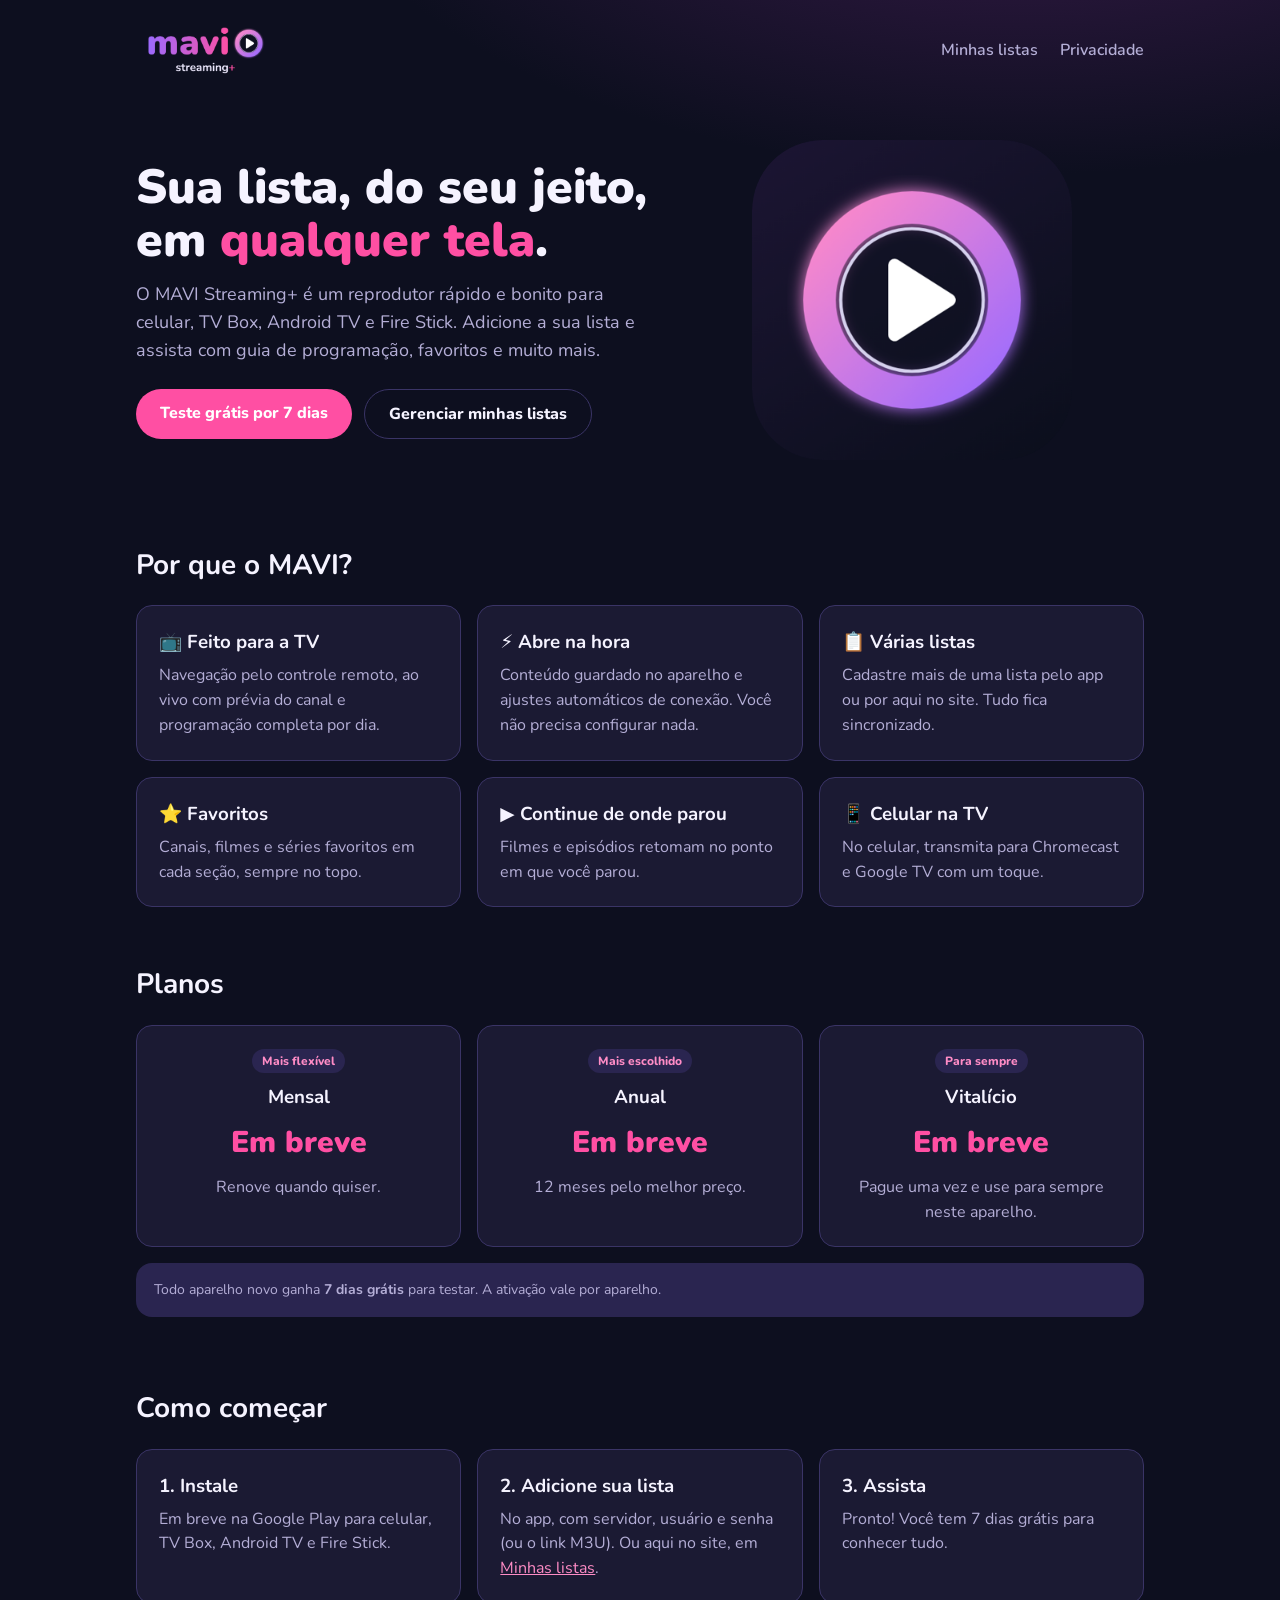
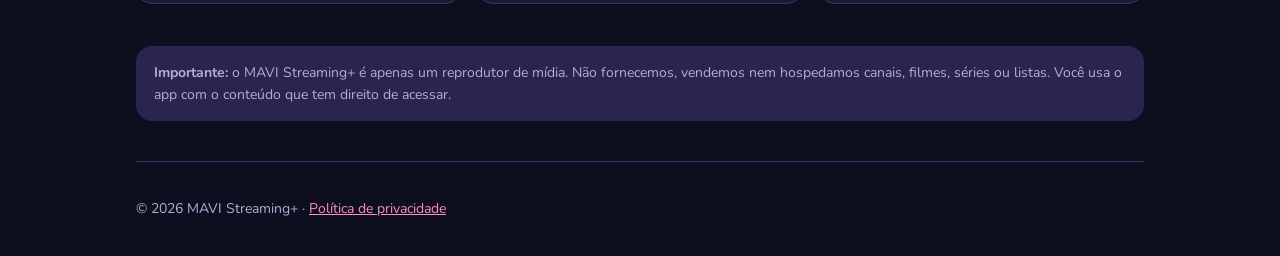
==== index.html @ 711ae3c9 "Site MAVI Streaming+: página inicial, Minhas listas, painel admin, privacidade e script do banco Co-" ====
<!doctype html>
<html lang="pt-BR">
<head>
<meta charset="utf-8">
<meta name="viewport" content="width=device-width, initial-scale=1">
<title>MAVI Streaming+</title>
<meta name="description" content="MAVI Streaming+ — reprodutor de listas para celular, TV Box, Android TV e Fire Stick. Teste grátis por 7 dias.">
<link rel="icon" href="img/favicon.png">
<link rel="stylesheet" href="style.css">
</head>
<body>
<div class="wrap">
  <header class="top">
    <a href="./"><img src="img/logo.png" alt="MAVI Streaming+"></a>
    <nav>
      <a href="listas.html">Minhas listas</a>
      <a href="privacidade.html">Privacidade</a>
    </nav>
  </header>

  <div class="hero">
    <div>
      <h1>Sua lista, do seu jeito, em <span>qualquer tela</span>.</h1>
      <p>O MAVI Streaming+ é um reprodutor rápido e bonito para celular, TV Box, Android TV e Fire Stick. Adicione a sua lista e assista com guia de programação, favoritos e muito mais.</p>
      <div class="btns">
        <a class="btn" href="#baixar">Teste grátis por 7 dias</a>
        <a class="btn ghost" href="listas.html">Gerenciar minhas listas</a>
      </div>
    </div>
    <img src="img/icone-grande.png" alt="" style="border-radius:22%;max-width:320px">
  </div>

  <section>
    <h2>Por que o MAVI?</h2>
    <div class="grid3">
      <div class="card"><h3>📺 Feito para a TV</h3><p>Navegação pelo controle remoto, ao vivo com prévia do canal e programação completa por dia.</p></div>
      <div class="card"><h3>⚡ Abre na hora</h3><p>Conteúdo guardado no aparelho e ajustes automáticos de conexão. Você não precisa configurar nada.</p></div>
      <div class="card"><h3>📋 Várias listas</h3><p>Cadastre mais de uma lista pelo app ou por aqui no site. Tudo fica sincronizado.</p></div>
      <div class="card"><h3>⭐ Favoritos</h3><p>Canais, filmes e séries favoritos em cada seção, sempre no topo.</p></div>
      <div class="card"><h3>▶️ Continue de onde parou</h3><p>Filmes e episódios retomam no ponto em que você parou.</p></div>
      <div class="card"><h3>📱 Celular na TV</h3><p>No celular, transmita para Chromecast e Google TV com um toque.</p></div>
    </div>
  </section>

  <section class="plans" id="planos">
    <h2>Planos</h2>
    <div class="grid3">
      <div class="card"><span class="tag">Mais flexível</span><h3 style="margin-top:10px">Mensal</h3><div class="price">Em breve</div><p>Renove quando quiser.</p></div>
      <div class="card"><span class="tag">Mais escolhido</span><h3 style="margin-top:10px">Anual</h3><div class="price">Em breve</div><p>12 meses pelo melhor preço.</p></div>
      <div class="card"><span class="tag">Para sempre</span><h3 style="margin-top:10px">Vitalício</h3><div class="price">Em breve</div><p>Pague uma vez e use para sempre neste aparelho.</p></div>
    </div>
    <p class="notice" style="margin-top:16px">Todo aparelho novo ganha <b>7 dias grátis</b> para testar. A ativação vale por aparelho.</p>
  </section>

  <section id="baixar">
    <h2>Como começar</h2>
    <div class="grid3">
      <div class="card"><h3>1. Instale</h3><p>Em breve na Google Play para celular, TV Box, Android TV e Fire Stick.</p></div>
      <div class="card"><h3>2. Adicione sua lista</h3><p>No app, com servidor, usuário e senha (ou o link M3U). Ou aqui no site, em <a href="listas.html">Minhas listas</a>.</p></div>
      <div class="card"><h3>3. Assista</h3><p>Pronto! Você tem 7 dias grátis para conhecer tudo.</p></div>
    </div>
  </section>

  <p class="notice"><b>Importante:</b> o MAVI Streaming+ é apenas um reprodutor de mídia. Não fornecemos, vendemos nem hospedamos canais, filmes, séries ou listas. Você usa o app com o conteúdo que tem direito de acessar.</p>

  <footer>
    © <span id="y"></span> MAVI Streaming+ · <a href="privacidade.html">Política de privacidade</a>
  </footer>
</div>
<script>document.getElementById('y').textContent = new Date().getFullYear();</script>
</body>
</html>
---- style.css ----
@import url('https://fonts.googleapis.com/css2?family=Nunito:wght@400;600;800;900&display=swap');

:root {
  --bg: #0D0F1F;
  --surface: #1B1A33;
  --surface2: #2A2550;
  --line: #3a3466;
  --accent: #FF4FA3;
  --accent2: #FF8CC6;
  --text: #F5F3FF;
  --dim: #B4AED6;
  --ok: #3ED598;
  --bad: #FF6B6B;
  --radius: 16px;
}
* { box-sizing: border-box; }
html, body { margin: 0; }
body {
  background: radial-gradient(1200px 600px at 80% -10%, #3b1b4d 0%, transparent 60%), var(--bg);
  color: var(--text);
  font-family: 'Nunito', system-ui, sans-serif;
  line-height: 1.55;
  min-height: 100vh;
}
a { color: var(--accent2); }
.wrap { max-width: 1040px; margin: 0 auto; padding: 0 16px; }

header.top {
  display: flex; align-items: center; justify-content: space-between; gap: 12px;
  padding: 18px 0;
}
header.top img { height: 64px; display: block; }
nav a { color: var(--dim); text-decoration: none; margin-left: 18px; font-weight: 600; }
nav a:hover, nav a.on { color: var(--text); }

.hero { display: grid; grid-template-columns: 1.1fr 1fr; gap: 32px; align-items: center; padding: 40px 0 56px; }
.hero h1 { font-size: clamp(30px, 5vw, 48px); line-height: 1.1; margin: 0 0 14px; font-weight: 900; }
.hero h1 span { color: var(--accent); }
.hero p { color: var(--dim); font-size: 18px; margin: 0 0 24px; }
.hero img { width: 100%; max-width: 460px; justify-self: center; }

.btn {
  display: inline-block; border: 0; cursor: pointer; text-decoration: none;
  background: var(--accent); color: #fff; font: 800 16px 'Nunito', sans-serif;
  padding: 13px 24px; border-radius: 999px;
}
.btn:hover { filter: brightness(1.08); }
.btn.ghost { background: transparent; color: var(--text); border: 1.5px solid var(--line); }
.btn.small { padding: 8px 14px; font-size: 14px; }
.btn:disabled { opacity: .5; cursor: default; }
.btns { display: flex; flex-wrap: wrap; gap: 12px; }

.grid3 { display: grid; grid-template-columns: repeat(3, 1fr); gap: 16px; }
.card { background: var(--surface); border: 1px solid var(--line); border-radius: var(--radius); padding: 22px; }
.card h3 { margin: 0 0 6px; }
.card p { margin: 0; color: var(--dim); }
section { padding: 28px 0; }
section > h2 { font-size: 28px; margin: 0 0 18px; }

.plans .card { text-align: center; }
.price { font-size: 30px; font-weight: 900; color: var(--accent); margin: 8px 0; }
.tag { display: inline-block; font-size: 12px; font-weight: 800; padding: 3px 10px; border-radius: 999px; background: var(--surface2); color: var(--accent2); }

.notice { background: var(--surface2); border-radius: var(--radius); padding: 16px 18px; color: var(--dim); font-size: 14px; }

footer { color: var(--dim); font-size: 14px; padding: 36px 0; border-top: 1px solid var(--line); margin-top: 40px; }

/* Formulários */
.panel { background: var(--surface); border: 1px solid var(--line); border-radius: var(--radius); padding: 24px; margin: 18px 0; }
label { display: block; font-weight: 700; margin: 12px 0 6px; font-size: 14px; color: var(--dim); }
input, select, textarea {
  width: 100%; padding: 12px 14px; border-radius: 12px; border: 1px solid var(--line);
  background: var(--bg); color: var(--text); font: 16px 'Nunito', sans-serif;
}
input:focus, select:focus { outline: 2px solid var(--accent); border-color: transparent; }
.row { display: grid; grid-template-columns: 1fr 1fr; gap: 12px; }
.msg { margin-top: 12px; min-height: 1.4em; font-weight: 600; }
.msg.err { color: var(--bad); }
.msg.ok { color: var(--ok); }
.hidden { display: none !important; }

.status { display: flex; align-items: center; gap: 10px; font-size: 18px; font-weight: 800; }
.dot { width: 12px; height: 12px; border-radius: 50%; background: var(--ok); flex: none; }
.dot.bad { background: var(--bad); }
.dot.warn { background: #FFC14F; }

.list-item { display: flex; align-items: center; justify-content: space-between; gap: 12px; padding: 14px 0; border-bottom: 1px solid var(--line); }
.list-item:last-child { border-bottom: 0; }
.list-item small { color: var(--dim); display: block; word-break: break-all; }

table { width: 100%; border-collapse: collapse; font-size: 14px; }
th, td { text-align: left; padding: 10px 8px; border-bottom: 1px solid var(--line); vertical-align: top; }
th { color: var(--dim); font-weight: 700; }
.table-wrap { overflow-x: auto; }
.pill { display: inline-block; padding: 2px 9px; border-radius: 999px; font-size: 12px; font-weight: 800; background: var(--surface2); }
.pill.teste { color: #FFC14F; } .pill.ativo, .pill.vitalicio { color: var(--ok); } .pill.vencido, .pill.bloqueado { color: var(--bad); }

dialog { background: var(--surface); color: var(--text); border: 1px solid var(--line); border-radius: var(--radius); padding: 22px; width: min(460px, 92vw); }
dialog::backdrop { background: rgba(0,0,0,.6); }

.prose h2 { margin-top: 28px; }
.prose p, .prose li { color: var(--dim); }

@media (max-width: 760px) {
  .hero { grid-template-columns: 1fr; padding-top: 16px; text-align: center; }
  .hero .btns { justify-content: center; }
  .hero img { order: -1; max-width: 300px; }
  .grid3, .row { grid-template-columns: 1fr; }
  nav a { margin-left: 12px; font-size: 14px; }
  header.top img { height: 48px; }
}
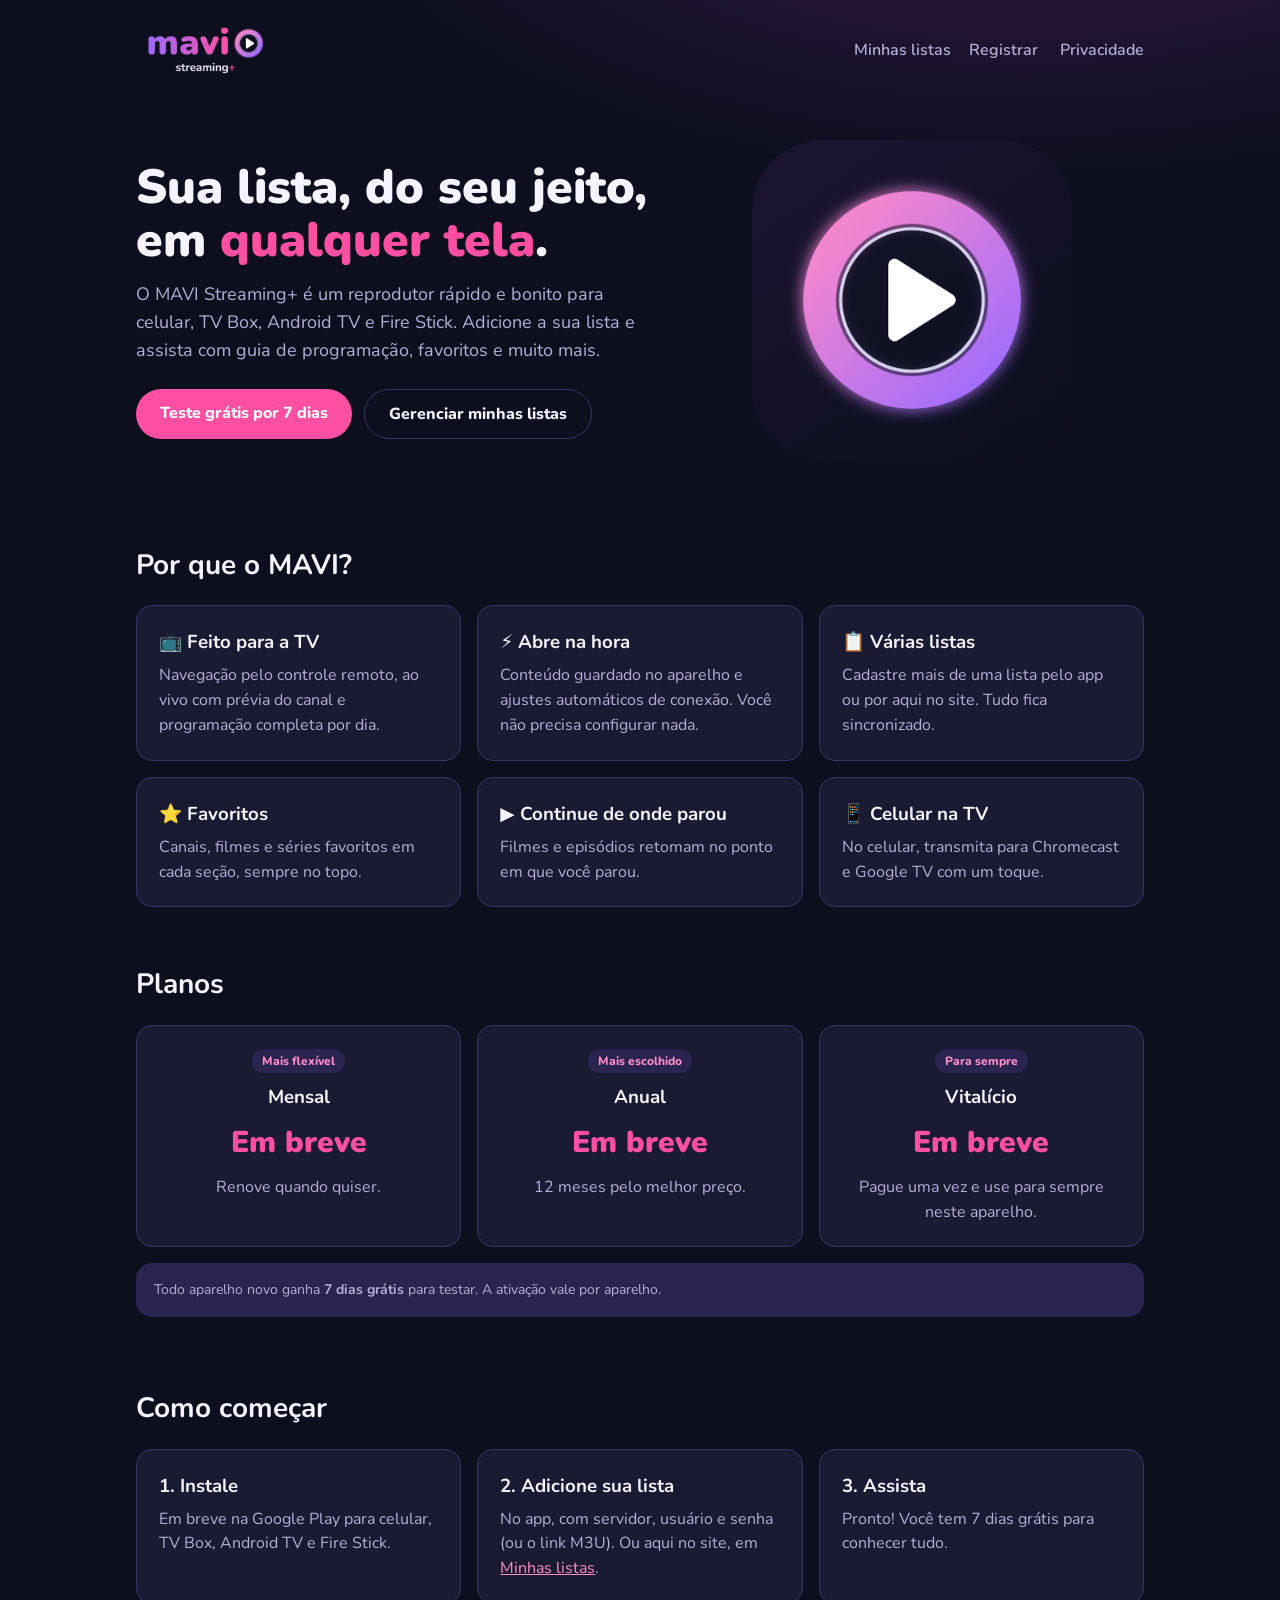
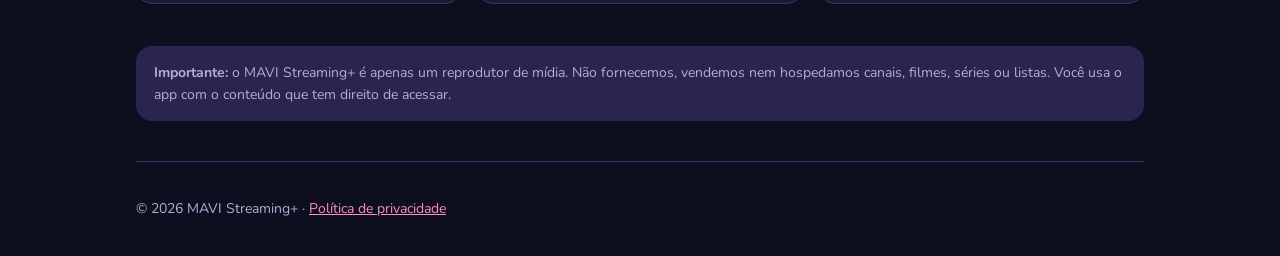
==== commit 858f66e4: "Registrar com código de ativação, máscara do MAC, códigos no painel Co-Authored-By: Claude Opus 5.5 " ====
--- a/index.html
+++ b/index.html
@@ -13,7 +13,7 @@
   <header class="top">
     <a href="./"><img src="img/logo.png" alt="MAVI Streaming+"></a>
     <nav>
-      <a href="listas.html">Minhas listas</a>
+      <a href="listas.html">Minhas listas</a><a href="registrar.html">Registrar</a>
       <a href="privacidade.html">Privacidade</a>
     </nav>
   </header>
--- a/style.css
+++ b/style.css
@@ -106,6 +106,6 @@
   .hero .btns { justify-content: center; }
   .hero img { order: -1; max-width: 300px; }
   .grid3, .row { grid-template-columns: 1fr; }
-  nav a { margin-left: 12px; font-size: 14px; }
+  nav a { margin-left: 10px; font-size: 13px; }
   header.top img { height: 48px; }
 }
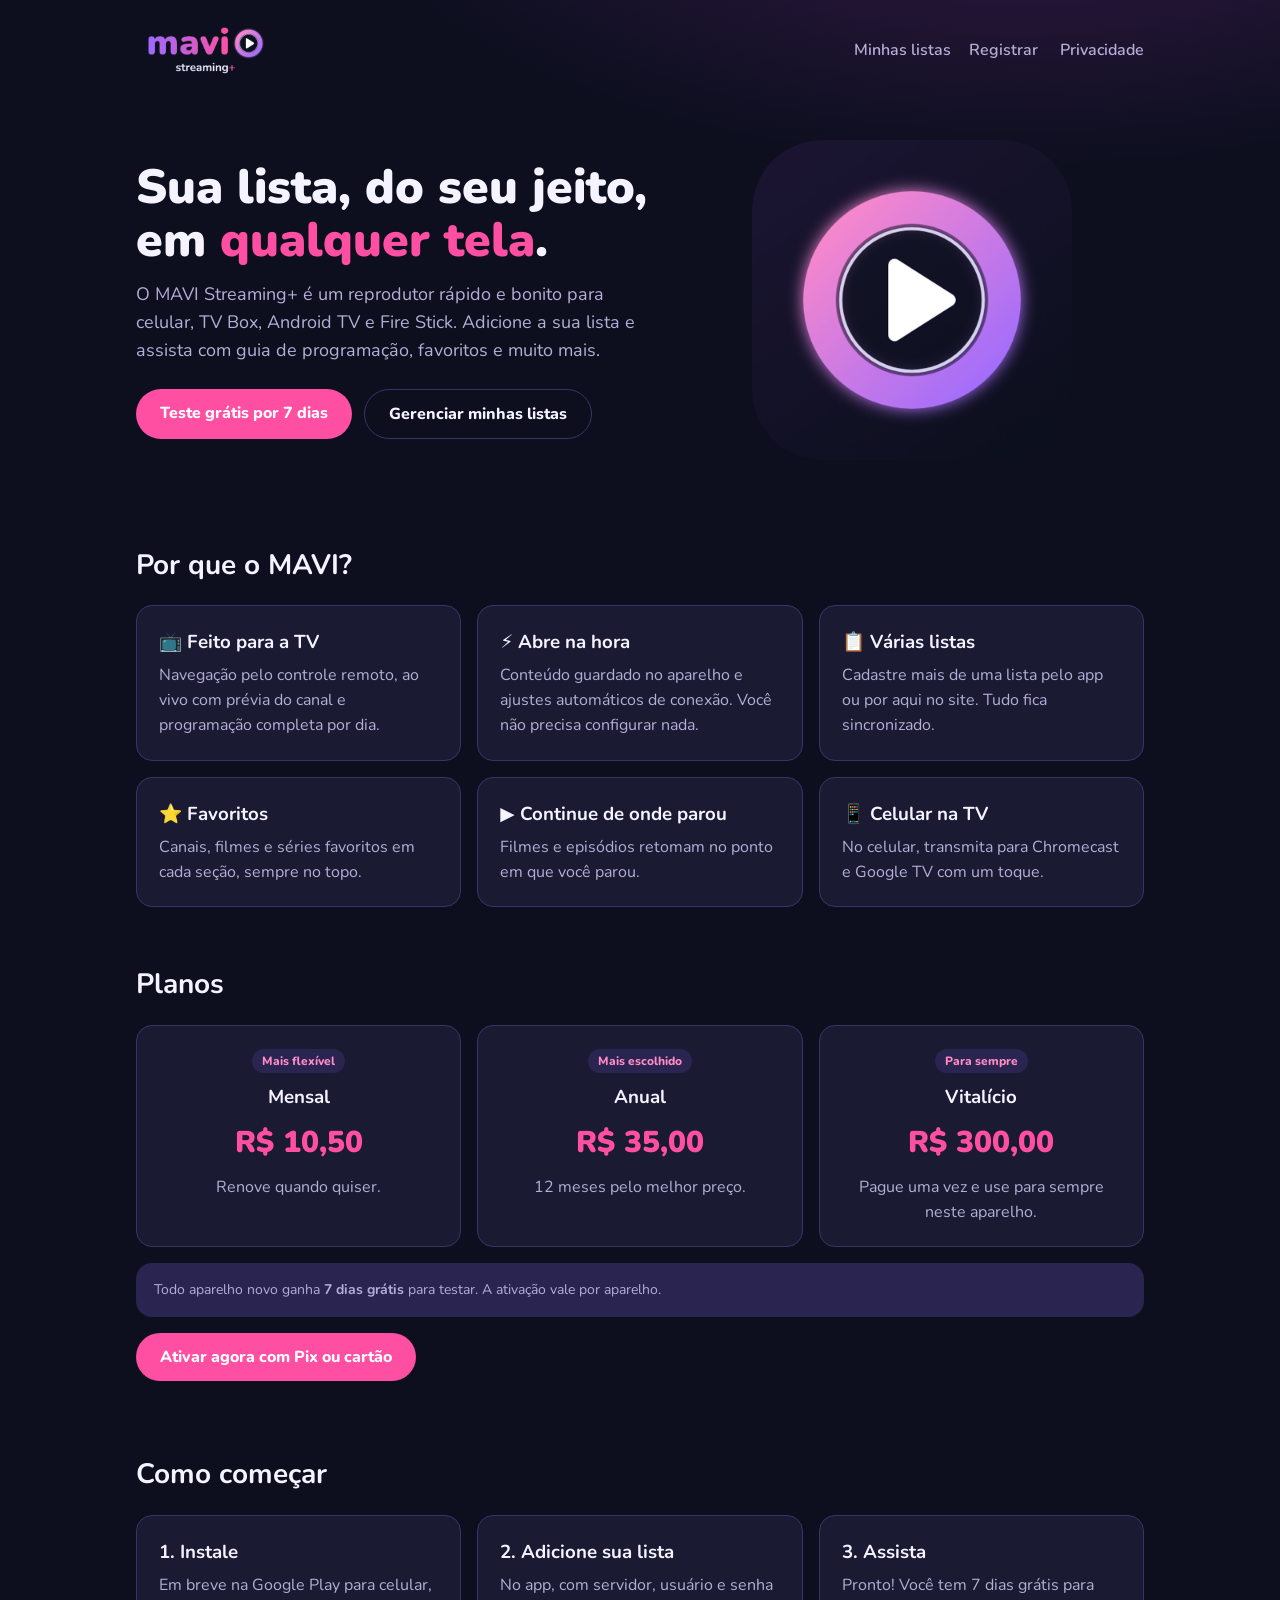
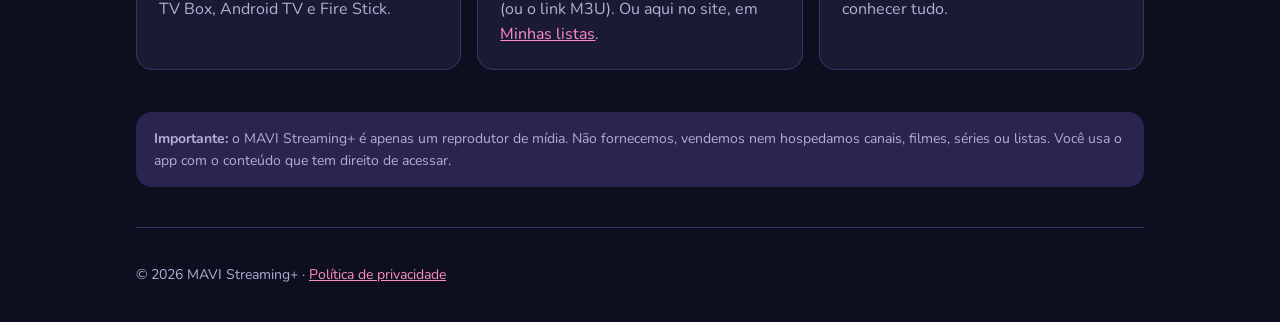
==== commit aad9b689: "Pagamento online (Mercado Pago Checkout Pro): Pix e cartão com ativação automática - supabase/07-pag" ====
--- a/index.html
+++ b/index.html
@@ -45,11 +45,12 @@
   <section class="plans" id="planos">
     <h2>Planos</h2>
     <div class="grid3">
-      <div class="card"><span class="tag">Mais flexível</span><h3 style="margin-top:10px">Mensal</h3><div class="price">Em breve</div><p>Renove quando quiser.</p></div>
-      <div class="card"><span class="tag">Mais escolhido</span><h3 style="margin-top:10px">Anual</h3><div class="price">Em breve</div><p>12 meses pelo melhor preço.</p></div>
-      <div class="card"><span class="tag">Para sempre</span><h3 style="margin-top:10px">Vitalício</h3><div class="price">Em breve</div><p>Pague uma vez e use para sempre neste aparelho.</p></div>
+      <div class="card"><span class="tag">Mais flexível</span><h3 style="margin-top:10px">Mensal</h3><div class="price">R$ 10,50</div><p>Renove quando quiser.</p></div>
+      <div class="card"><span class="tag">Mais escolhido</span><h3 style="margin-top:10px">Anual</h3><div class="price">R$ 35,00</div><p>12 meses pelo melhor preço.</p></div>
+      <div class="card"><span class="tag">Para sempre</span><h3 style="margin-top:10px">Vitalício</h3><div class="price">R$ 300,00</div><p>Pague uma vez e use para sempre neste aparelho.</p></div>
     </div>
     <p class="notice" style="margin-top:16px">Todo aparelho novo ganha <b>7 dias grátis</b> para testar. A ativação vale por aparelho.</p>
+    <p style="margin-top:16px"><a class="btn" href="registrar.html">Ativar agora com Pix ou cartão</a></p>
   </section>
 
   <section id="baixar">
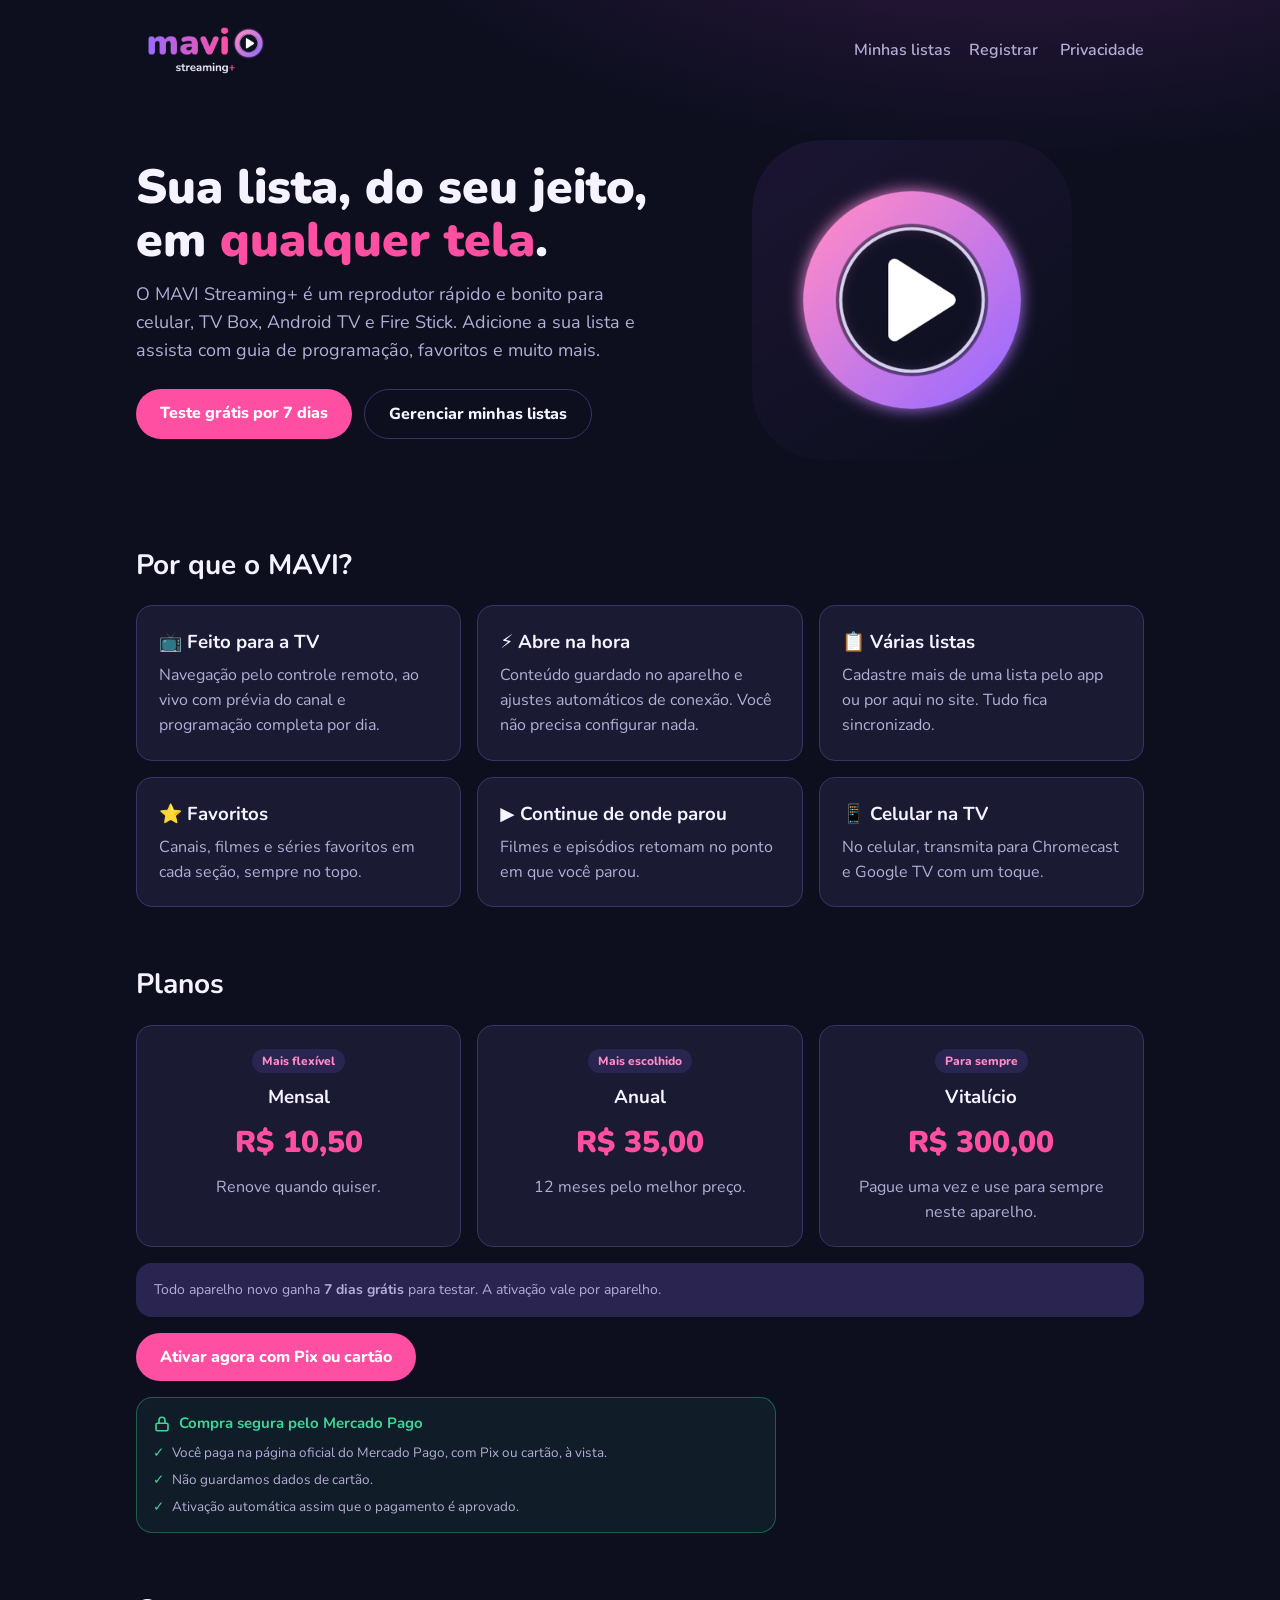
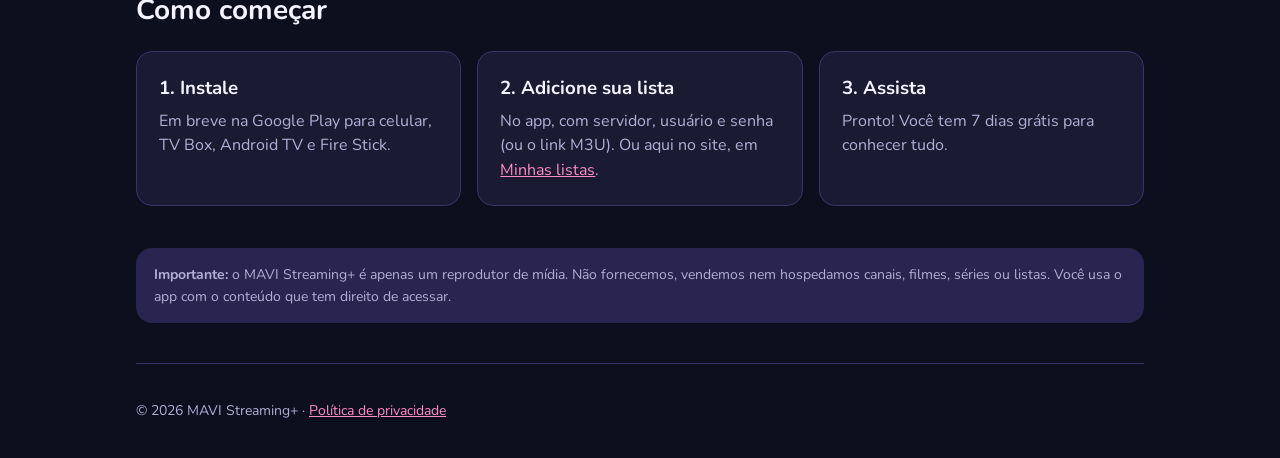
==== commit bf3e929f: "Site: selo de pagamento seguro (Mercado Pago, Pix e cartão) Co-Authored-By: Claude Opus 5.5 <noreply" ====
--- a/index.html
+++ b/index.html
@@ -51,6 +51,14 @@
     </div>
     <p class="notice" style="margin-top:16px">Todo aparelho novo ganha <b>7 dias grátis</b> para testar. A ativação vale por aparelho.</p>
     <p style="margin-top:16px"><a class="btn" href="registrar.html">Ativar agora com Pix ou cartão</a></p>
+    <div class="secure" style="max-width:640px">
+      <h4><svg width="18" height="18" viewBox="0 0 24 24" fill="none" stroke="currentColor" stroke-width="2.2" stroke-linecap="round" stroke-linejoin="round" aria-hidden="true"><rect x="4" y="11" width="16" height="10" rx="2"/><path d="M8 11V7a4 4 0 0 1 8 0v4"/></svg> Compra segura pelo Mercado Pago</h4>
+      <ul>
+        <li>Você paga na página oficial do Mercado Pago, com Pix ou cartão, à vista.</li>
+        <li>Não guardamos dados de cartão.</li>
+        <li>Ativação automática assim que o pagamento é aprovado.</li>
+      </ul>
+    </div>
   </section>
 
   <section id="baixar">
--- a/style.css
+++ b/style.css
@@ -109,3 +109,11 @@
   nav a { margin-left: 10px; font-size: 13px; }
   header.top img { height: 48px; }
 }
+
+/* Selo de pagamento seguro */
+.secure { margin-top: 14px; border: 1px solid rgba(62,213,152,.35); background: rgba(62,213,152,.07); border-radius: var(--radius); padding: 14px 16px; }
+.secure h4 { margin: 0 0 8px; display: flex; align-items: center; gap: 8px; color: var(--ok); font-size: 15px; }
+.secure ul { margin: 0; padding-left: 0; list-style: none; display: grid; gap: 6px; font-size: 13.5px; color: var(--dim); }
+.secure li { display: flex; gap: 8px; align-items: flex-start; }
+.secure li::before { content: "✓"; color: var(--ok); font-weight: 900; flex: none; }
+.secure .pays { margin-top: 10px; font-size: 13px; color: var(--text, #F5F3FF); }
